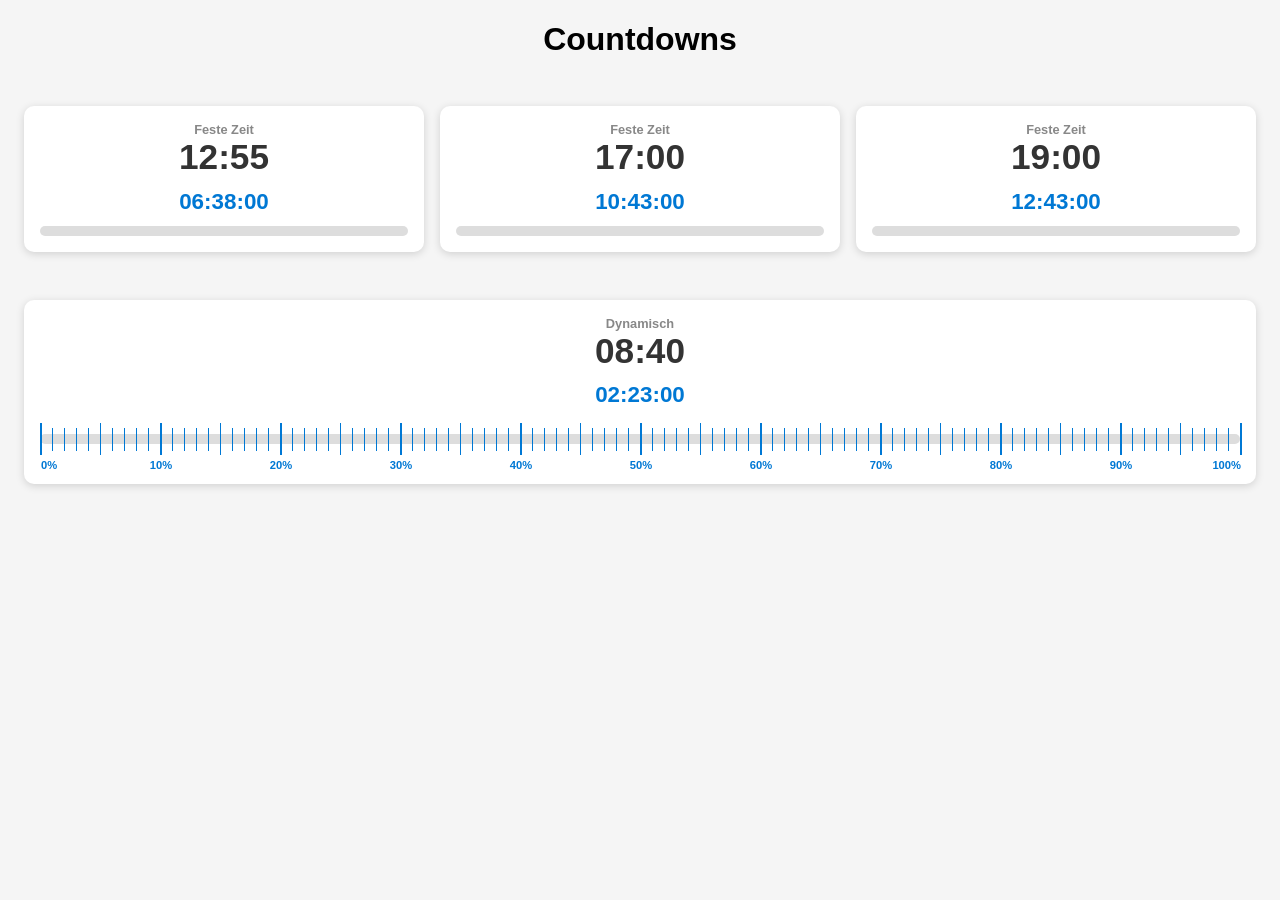
==== app/index.html @ c19e2e52 "initial commit" ====
<!doctype html>
<html lang="de">
	<head>
		<meta charset="UTF-8" />
		<meta name="viewport" content="width=device-width, initial-scale=1.0" />
		<title>Countdowns</title>
		<link rel="stylesheet" href="style.css" />
	</head>
	<body>
		<h1>Countdowns</h1>

		<div id="countdowns-static"></div>
		<div id="countdowns-dynamic"></div>

		<script src="script.js"></script>
	</body>
</html>
---- app/style.css ----
body {
	font-family: Arial, sans-serif;
	background: #f5f5f5;
	text-align: center;
	box-sizing: border-box;
}

h1 {
	margin-bottom: 2rem;
}

#countdowns-static {
	display: grid;
	grid-template-columns: repeat(auto-fit, minmax(280px, 1fr));
	gap: 1rem;
	padding: 1rem;

	margin-bottom: 1rem;
}

#countdowns-dynamic {
	padding: 1rem;
}

.countdown-block {
	background: white;
	border-radius: 10px;
	box-shadow: 0 2px 8px rgba(0, 0, 0, 0.15);
	padding: 1rem;
}

.countdown-block.bd {
	padding-bottom: 1.5rem;
}

.countdown-block .type {
	font-size: 0.8rem;
	color: #888;
	display: block;
}

.countdown-block .time {
	font-size: 2.2rem;
	color: #333;
	font-weight: bold;
}

.time-label {
	font-weight: bold;
	margin-bottom: 10px;
	color: #444;
}

.time-left {
	font-size: 1.4rem;
	color: #0078d4;
	font-weight: bold;
	margin: 0.7rem 0;
}

.time-left.mm {
	margin-bottom: 1.6rem;
}

.bar-container {
	background: #ddd;
	border-radius: 6px;
	height: 10px;
	width: 100%;
	overflow: hidden;
}

.bar {
	background: linear-gradient(to right, #0078d4, #42a5f5);
	height: 100%;
	width: 0%;
	transition: 1s linear;
}

.progress-scale {
	position: relative;
	margin-top: 1rem;
}

.scale-tick {
	position: absolute;
	top: -2.3rem;
	left: 0;
	width: 2px;
	height: 2rem;
	background: #0078d4;
}

.scale-tick.thin {
	width: 1px;
}

.scale-tick.mini {
	width: 1px;
	height: 1.4rem;
	top: -1.95rem;
}

.scale-label {
	position: absolute;
	bottom: -1rem;
	left: 50%;
	transform: translateX(-50%);
	font-size: 0.7rem;
	font-weight: bold;
	color: #0078d4;
	white-space: nowrap;
}

.scale-label.mvr {
	transform: translateX(0%);
}

.scale-label.mvl {
	transform: translateX(-100%);
}
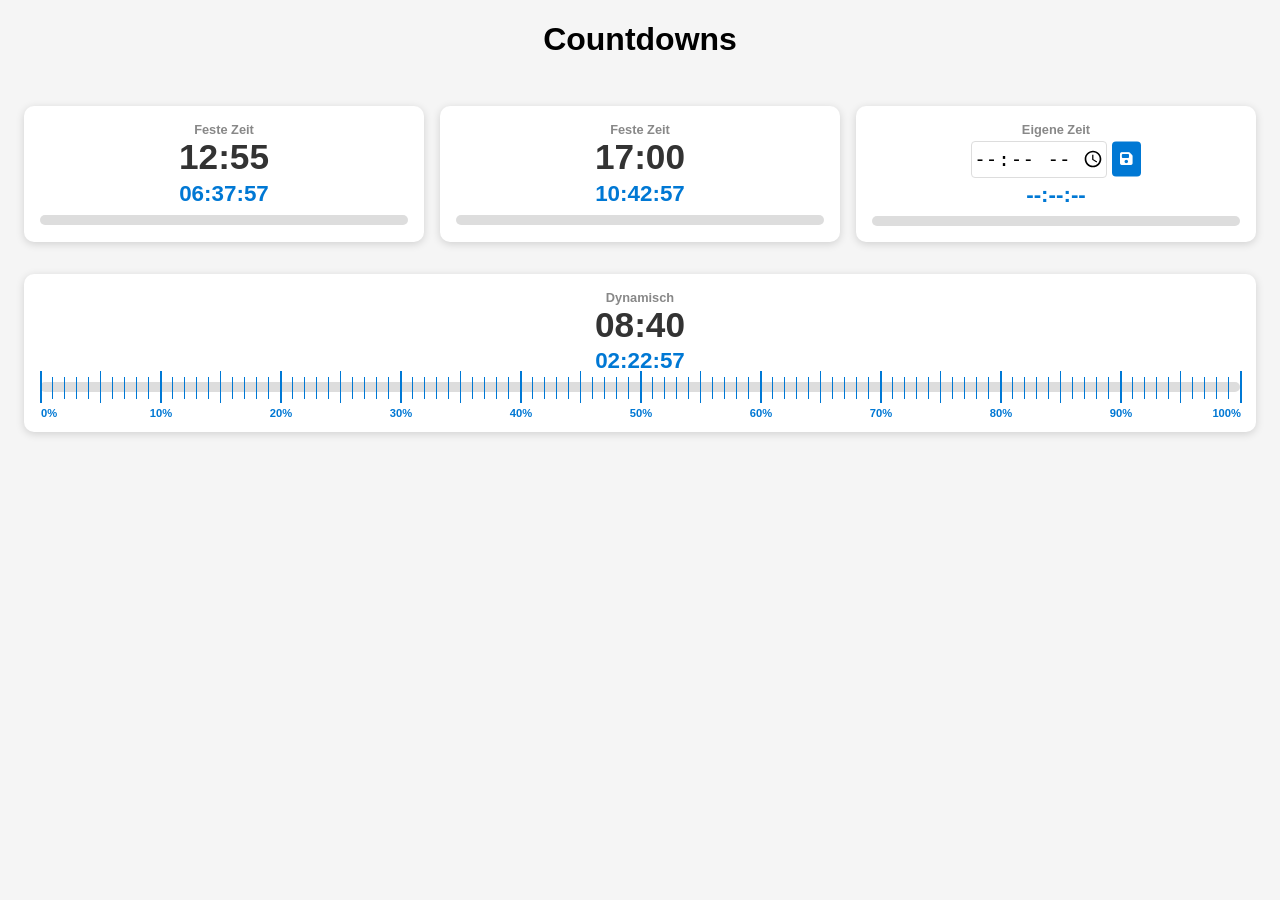
==== commit 0aa4f48d: "user-defined time instead of 19:00" ====
--- a/app/index.html
+++ b/app/index.html
@@ -5,6 +5,13 @@
 		<meta name="viewport" content="width=device-width, initial-scale=1.0" />
 		<title>Countdowns</title>
 		<link rel="stylesheet" href="style.css" />
+
+		<link
+			rel="stylesheet"
+			href="https://cdnjs.cloudflare.com/ajax/libs/font-awesome/6.5.2/css/all.min.css"
+			integrity="sha512-SnH5WK+bZxgPHs44uWIX+LLJAJ9/2PkPKZ5QiAj6Ta86w+fsb2TkcmfRyVX3pBnMFcV7oQPJkl9QevSCWr3W6A=="
+			crossorigin="anonymous"
+			referrerpolicy="no-referrer" />
 	</head>
 	<body>
 		<h1>Countdowns</h1>
--- a/app/style.css
+++ b/app/style.css
@@ -14,8 +14,6 @@
 	grid-template-columns: repeat(auto-fit, minmax(280px, 1fr));
 	gap: 1rem;
 	padding: 1rem;
-
-	margin-bottom: 1rem;
 }
 
 #countdowns-dynamic {
@@ -27,6 +25,7 @@
 	border-radius: 10px;
 	box-shadow: 0 2px 8px rgba(0, 0, 0, 0.15);
 	padding: 1rem;
+	position: relative;
 }
 
 .countdown-block.bd {
@@ -39,15 +38,56 @@
 	display: block;
 }
 
-.countdown-block .time {
+.countdown-block .time-display {
 	font-size: 2.2rem;
 	color: #333;
 	font-weight: bold;
+	margin: 0;
+}
+
+.countdown-block .edit-container {
+	display: flex;
+	align-items: center;
+	justify-content: center;
+	gap: 0.5rem;
+	margin-top: 0.5rem;
+}
+
+.countdown-block input[type="time"] {
+	height: 2.2rem;
+	border: 1px solid #ddd;
+	border-radius: 4px;
+	font-size: 1.2rem;
+	margin-top: 0.2rem;
+}
+
+#save-custom {
+	height: 2.2rem;
+	transform: translateY(-0.1rem);
+}
+
+.countdown-block button {
+	padding: 0.5rem;
+	background: #0078d4;
+	color: white;
+	border: none;
+	border-radius: 4px;
+	cursor: pointer;
+	font-size: 0.9rem;
+}
+
+.countdown-block .edit-btn {
+	position: absolute;
+	top: 1rem;
+	right: 1rem;
+}
+
+.countdown-block button:hover {
+	background: #42a5f5;
 }
 
 .time-label {
 	font-weight: bold;
-	margin-bottom: 10px;
 	color: #444;
 }
 
@@ -55,7 +95,7 @@
 	font-size: 1.4rem;
 	color: #0078d4;
 	font-weight: bold;
-	margin: 0.7rem 0;
+	margin: 0.2rem 0 0.5rem 0;
 }
 
 .time-left.mm {
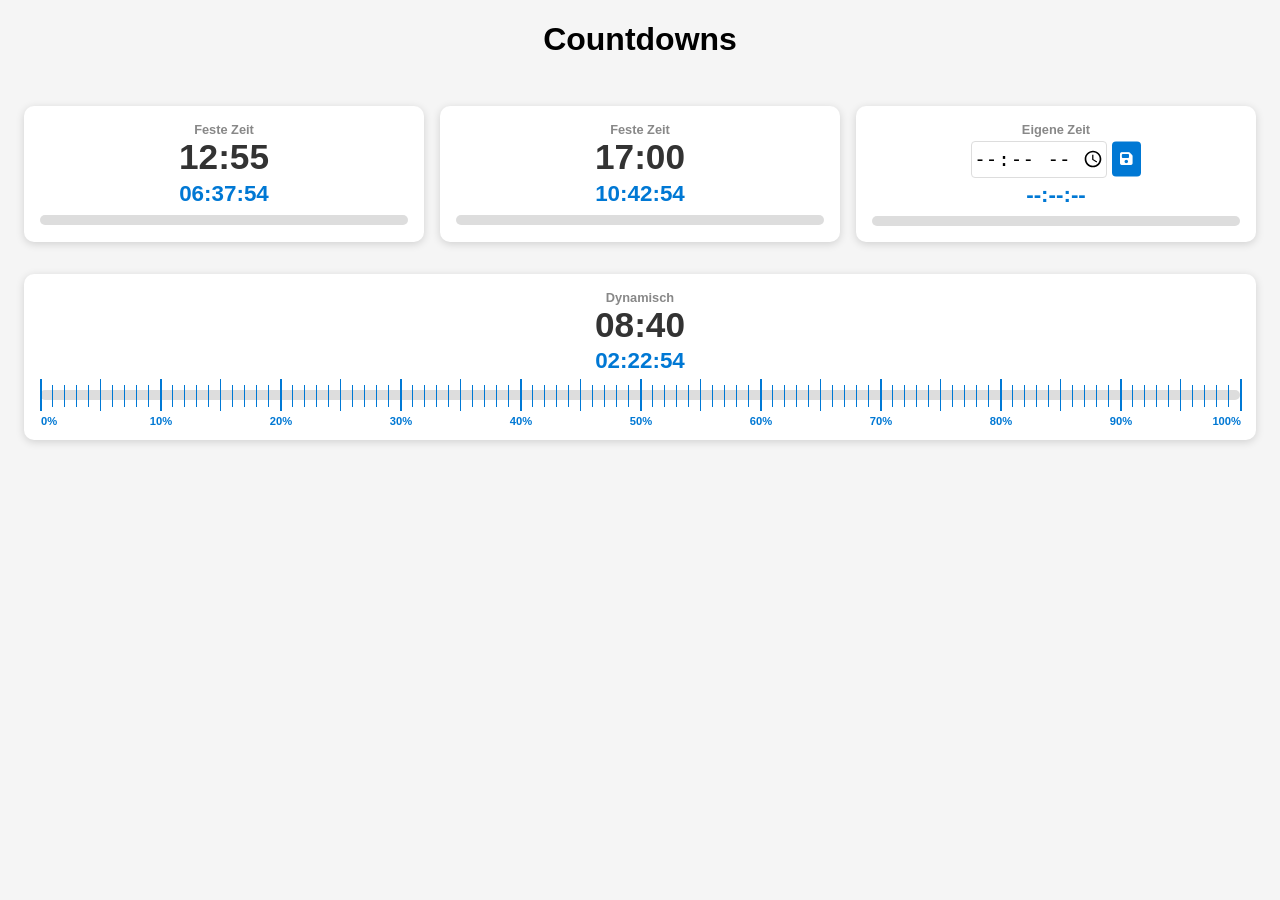
==== commit fe29fe55: "pwa ready" ====
--- a/app/index.html
+++ b/app/index.html
@@ -12,6 +12,9 @@
 			integrity="sha512-SnH5WK+bZxgPHs44uWIX+LLJAJ9/2PkPKZ5QiAj6Ta86w+fsb2TkcmfRyVX3pBnMFcV7oQPJkl9QevSCWr3W6A=="
 			crossorigin="anonymous"
 			referrerpolicy="no-referrer" />
+
+		<link rel="manifest" href="/manifest.json" />
+		<link rel="shortcut icon" href="favicon.ico" type="image/x-icon" />
 	</head>
 	<body>
 		<h1>Countdowns</h1>
--- a/app/style.css
+++ b/app/style.css
@@ -18,6 +18,10 @@
 
 #countdowns-dynamic {
 	padding: 1rem;
+}
+
+#countdowns-dynamic .countdown-block .time-left {
+	margin-bottom: 1rem;
 }
 
 .countdown-block {
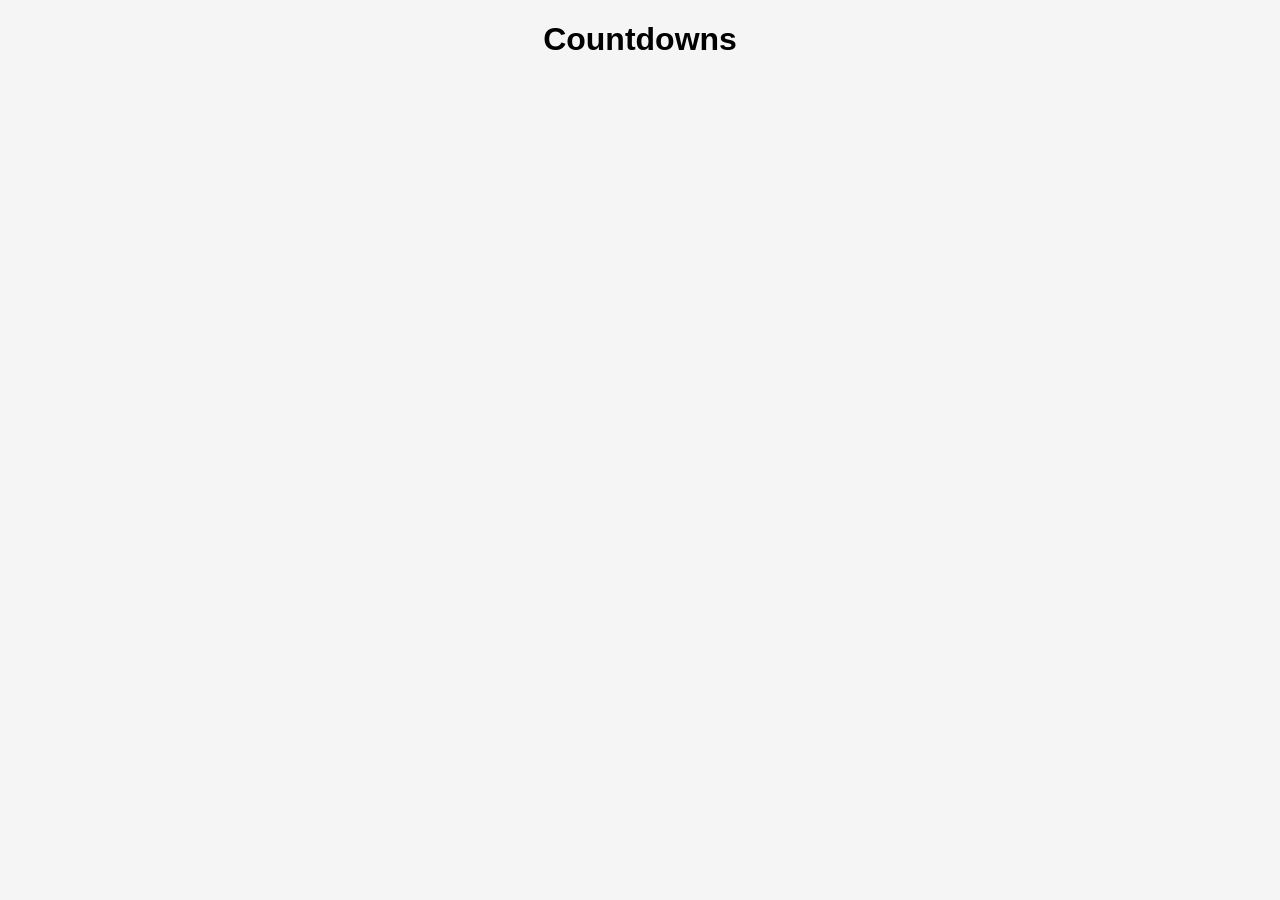
==== commit fca0ebbb: "untis integration (only with password)" ====
--- a/app/index.html
+++ b/app/index.html
@@ -13,8 +13,8 @@
 			crossorigin="anonymous"
 			referrerpolicy="no-referrer" />
 
-		<link rel="manifest" href="/manifest.json" />
-		<link rel="shortcut icon" href="favicon.ico" type="image/x-icon" />
+		<link rel="manifest" href="/fe/manifest.json" />
+		<link rel="shortcut icon" href="/fe/favicon.ico" type="image/x-icon" />
 	</head>
 	<body>
 		<h1>Countdowns</h1>
@@ -22,6 +22,6 @@
 		<div id="countdowns-static"></div>
 		<div id="countdowns-dynamic"></div>
 
-		<script src="script.js"></script>
+		<script src="/fe/script.js"></script>
 	</body>
 </html>
--- a/app/style.css
+++ b/app/style.css
@@ -6,7 +6,7 @@
 }
 
 h1 {
-	margin-bottom: 2rem;
+	margin-bottom: 0;
 }
 
 #countdowns-static {
@@ -163,3 +163,25 @@
 .scale-label.mvl {
 	transform: translateX(-100%);
 }
+
+.infos {
+	position: absolute;
+	top: 0;
+	right: 0;
+
+	display: flex;
+	flex-direction: row;
+	gap: 0.2rem;
+
+	padding: 0.5rem;
+}
+
+.info {
+	background-color: rgba(0, 0, 0, 0.1);
+	padding: 0.4rem 0.8rem;
+	border-radius: 8px;
+}
+
+.thru {
+	text-decoration: line-through;
+}
